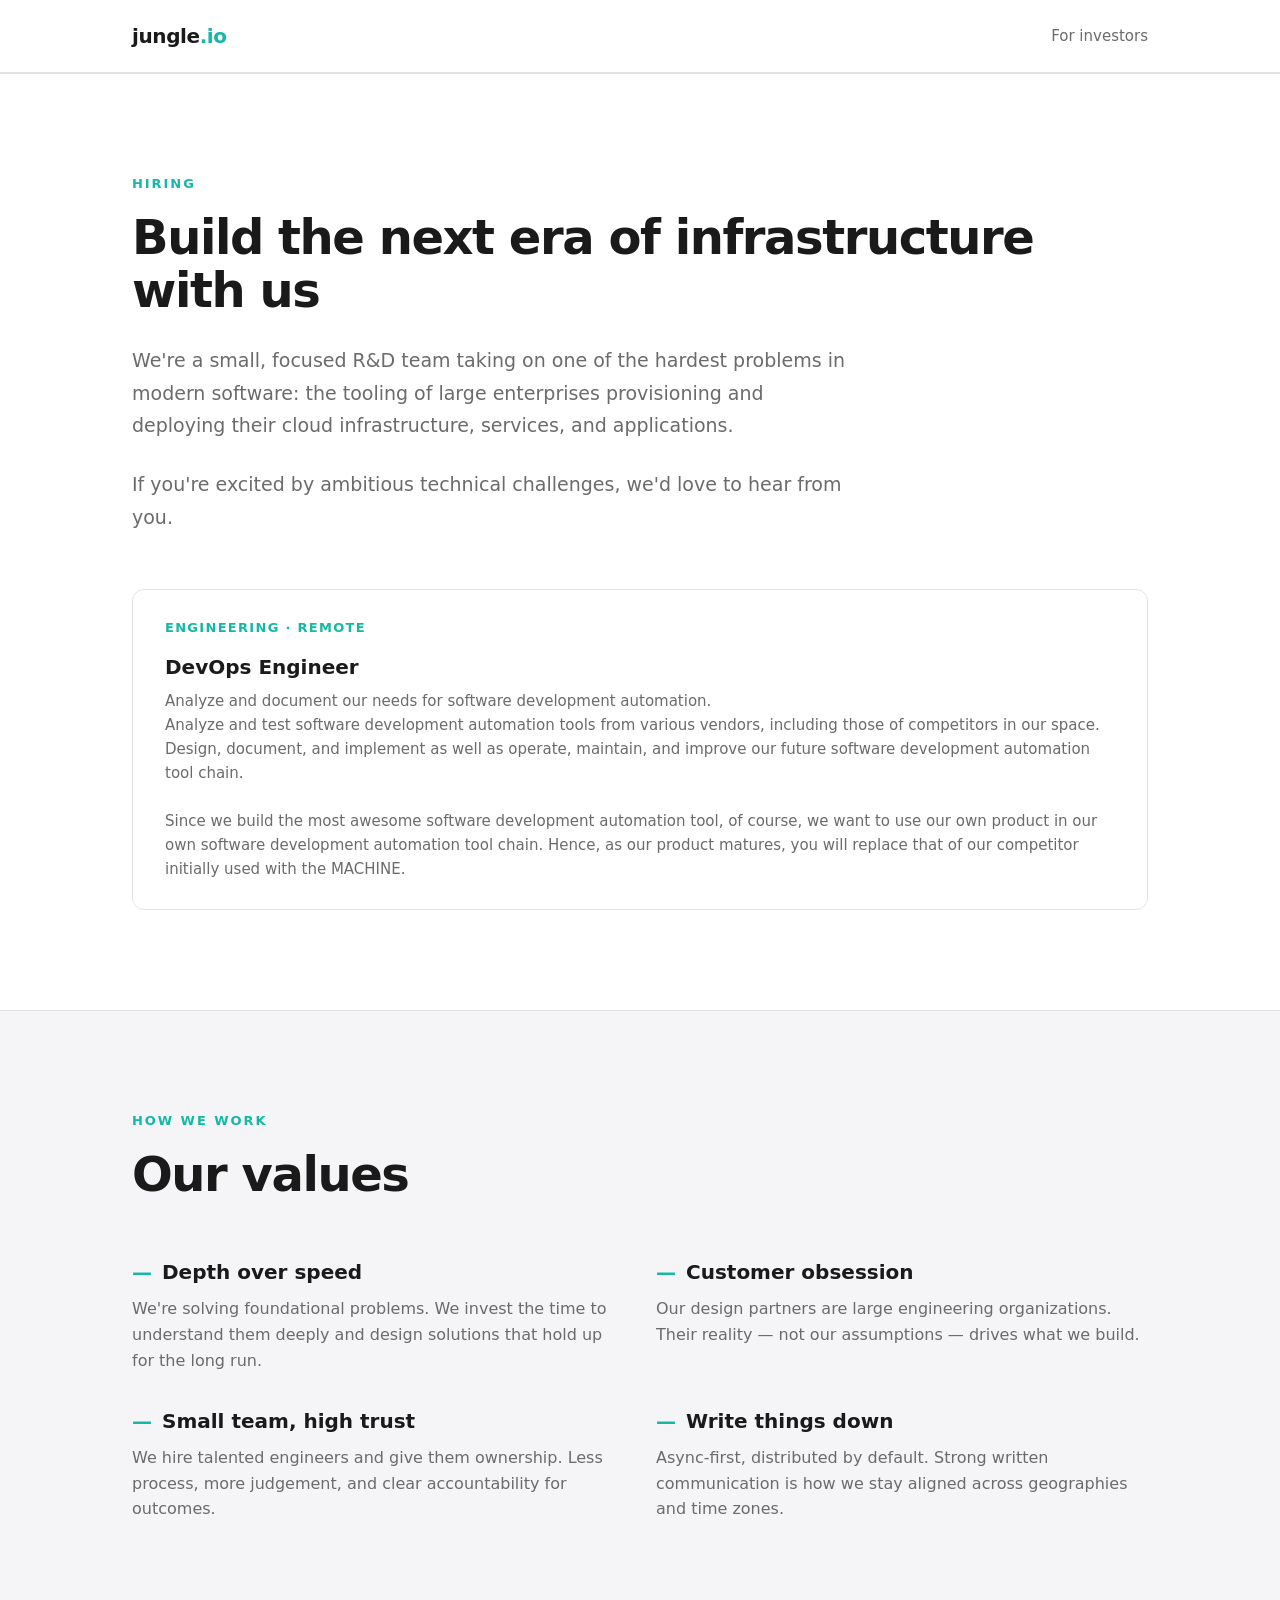
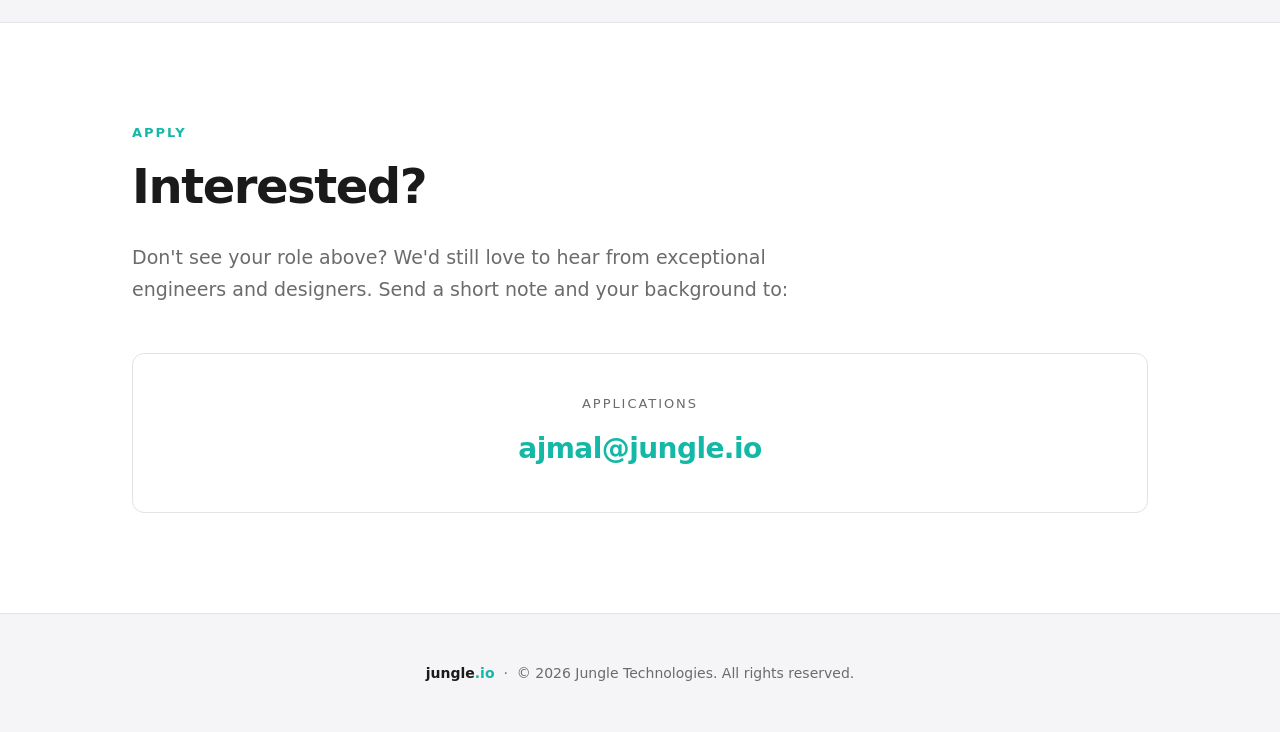
==== hiring.html @ 98def836 "initial" ====
<!DOCTYPE html>
<html lang="en">
<head>
  <meta charset="UTF-8" />
  <meta name="viewport" content="width=device-width, initial-scale=1.0" />
  <title>Hiring — jungle.io</title>
  <meta name="description" content="Open roles, values, and how to apply at jungle.io." />
  <link rel="stylesheet" href="styles.css" />
</head>
<body>

  <header class="site-header">
    <div class="container">
      <a href="index.html" class="brand">jungle<span class="dot">.io</span></a>
      <nav>
        <a href="investors.html">For investors</a>
      </nav>
    </div>
  </header>

  <!-- Open roles -->
  <section class="block">
    <div class="container reveal">
      <div class="section-label">Hiring</div>
      <h2 class="section-title">Build the next era of infrastructure with us</h2>
      <p class="section-lead">
        We're a small, focused R&amp;D team taking on one of the hardest problems in
        modern software: the tooling of large enterprises provisioning and deploying their
        cloud infrastructure, services, and applications. 
      </p>
      <p>&nbsp;</p>
      <p class="section-lead">
        If you're excited by ambitious technical challenges, we'd love to hear from you.
      </p>

      <div class="roles">
        <div class="role-item">
          <div class="meta">Engineering · Remote</div>
          <h3>DevOps Engineer</h3>
          <p>Analyze and document our needs for software development automation.</p>
          <p>Analyze and test software development automation tools from various vendors, including those of competitors in our space.</p>
          <p>Design, document, and implement as well as operate, maintain, and improve our future software development automation tool chain.</p>
          <p>&nbsp;</p>
          <p>Since we build the most awesome software development automation tool, of course, we want to use our own product in our own software development automation tool chain. Hence, as our product matures, you will replace that of our competitor initially used with the MACHINE.</p>
        </div>
      </div>
    </div>
  </section>

  <!-- Values -->
  <section class="block alt">
    <div class="container reveal">
      <div class="section-label">How we work</div>
      <h2 class="section-title">Our values</h2>

      <div class="values">
        <div class="value-item">
          <h3>Depth over speed</h3>
          <p>We're solving foundational problems. We invest the time to understand them deeply and design solutions that hold up for the long run.</p>
        </div>
        <div class="value-item">
          <h3>Customer obsession</h3>
          <p>Our design partners are large engineering organizations. Their reality — not our assumptions — drives what we build.</p>
        </div>
        <div class="value-item">
          <h3>Small team, high trust</h3>
          <p>We hire talented engineers and give them ownership. Less process, more judgement, and clear accountability for outcomes.</p>
        </div>
        <div class="value-item">
          <h3>Write things down</h3>
          <p>Async-first, distributed by default. Strong written communication is how we stay aligned across geographies and time zones.</p>
        </div>
      </div>
    </div>
  </section>

  <!-- Contact -->
  <section class="block">
    <div class="container reveal">
      <div class="section-label">Apply</div>
      <h2 class="section-title">Interested?</h2>
      <p class="section-lead">
        Don't see your role above? We'd still love to hear from exceptional engineers
        and designers. Send a short note and your background to:
      </p>
      <div class="contact-box">
        <div class="label">Applications</div>
        <a href="mailto:ajmal@jungle.io">ajmal@jungle.io</a>
      </div>
    </div>
  </section>

  <footer>
    <div class="container">
      <span class="brand">jungle<span class="dot">.io</span></span> &nbsp;·&nbsp;
      &copy; 2026 Jungle Technologies. All rights reserved.
    </div>
  </footer>

  <script>
    const observer = new IntersectionObserver((entries) => {
      entries.forEach(e => { if (e.isIntersecting) e.target.classList.add('visible'); });
    }, { threshold: 0.15 });
    document.querySelectorAll('.reveal').forEach(el => observer.observe(el));
  </script>
</body>
</html>
---- styles.css ----
:root {
  --bg: #f5f5f7;
  --bg-alt: #ffffff;
  --bg-dark: #1c1c1e;
  --text: #1a1a1a;
  --text-muted: #6b6b6b;
  --border: #e3e3e6;
  --accent: #14b8a6;
  --accent-hover: #0d9488;
  --shadow: 0 1px 3px rgba(0,0,0,0.04), 0 8px 24px rgba(0,0,0,0.06);
}

* { box-sizing: border-box; margin: 0; padding: 0; }

html { scroll-behavior: smooth; }

body {
  font-family: "Segoe UI", system-ui, -apple-system, "Helvetica Neue", Arial, sans-serif;
  font-size: 17px;
  line-height: 1.6;
  color: var(--text);
  background: var(--bg);
  -webkit-font-smoothing: antialiased;
}

a { color: var(--accent); text-decoration: none; transition: color 0.2s ease; }
a:hover { color: var(--accent-hover); }

.container {
  max-width: 1080px;
  margin: 0 auto;
  padding: 0 32px;
}

/* ---------- Site header (subpages) ---------- */
.site-header {
  border-bottom: 1px solid var(--border);
  background: var(--bg-alt);
  padding: 20px 0;
}
.site-header .container {
  display: flex;
  align-items: center;
  justify-content: space-between;
}
.site-header .brand {
  font-weight: 600;
  font-size: 20px;
  color: var(--text);
  letter-spacing: -0.02em;
}
.site-header .brand .dot { color: var(--accent); }
.site-header nav a {
  margin-left: 28px;
  color: var(--text-muted);
  font-size: 15px;
  font-weight: 500;
}
.site-header nav a:hover { color: var(--accent); }

/* ---------- Hero ---------- */
.hero {
  min-height: 100vh;
  display: flex;
  flex-direction: column;
  justify-content: center;
  align-items: center;
  text-align: center;
  padding: 80px 32px;
  position: relative;
  overflow: hidden;
}

.hero::before {
  content: "";
  position: absolute;
  inset: 0;
  background:
    radial-gradient(circle at 20% 30%, rgba(20,184,166,0.08), transparent 50%),
    radial-gradient(circle at 80% 70%, rgba(20,184,166,0.06), transparent 50%);
  animation: drift 20s ease-in-out infinite alternate;
  z-index: 0;
}

@keyframes drift {
  from { transform: translate(0, 0) scale(1); }
  to   { transform: translate(-30px, 20px) scale(1.05); }
}

.hero > * { position: relative; z-index: 1; }

.hero h1 {
  font-size: clamp(56px, 10vw, 120px);
  font-weight: 700;
  letter-spacing: -0.04em;
  line-height: 1;
  color: var(--text);
  opacity: 0;
  transform: translateY(20px);
  animation: rise 0.9s ease 0.1s forwards;
}
.hero h1 .accent { color: var(--accent); }

.hero .tagline {
  margin-top: 28px;
  font-size: clamp(20px, 2.4vw, 26px);
  color: var(--text-muted);
  font-weight: 400;
  max-width: 720px;
  opacity: 0;
  transform: translateY(20px);
  animation: rise 0.9s ease 0.35s forwards;
}

.hero .cta-row {
  margin-top: 56px;
  display: flex;
  gap: 16px;
  flex-wrap: wrap;
  justify-content: center;
  opacity: 0;
  transform: translateY(20px);
  animation: rise 0.9s ease 0.6s forwards;
}

@keyframes rise {
  to { opacity: 1; transform: translateY(0); }
}

.btn {
  display: inline-block;
  padding: 16px 32px;
  font-size: 16px;
  font-weight: 600;
  border-radius: 8px;
  transition: all 0.25s ease;
  border: 1px solid transparent;
  cursor: pointer;
}
.btn-primary {
  background: var(--accent);
  color: white;
}
.btn-primary:hover {
  background: var(--accent-hover);
  color: white;
  transform: translateY(-2px);
  box-shadow: 0 10px 20px rgba(20,184,166,0.25);
}
.btn-secondary {
  background: transparent;
  color: var(--text);
  border-color: var(--border);
}
.btn-secondary:hover {
  border-color: var(--accent);
  color: var(--accent);
  transform: translateY(-2px);
}

/* ---------- Section ---------- */
section.block {
  padding: 100px 0;
  background: var(--bg-alt);
  border-top: 1px solid var(--border);
}
section.block.alt {
  background: var(--bg);
}

.section-label {
  font-size: 13px;
  font-weight: 600;
  text-transform: uppercase;
  letter-spacing: 0.15em;
  color: var(--accent);
  margin-bottom: 16px;
}
.section-title {
  font-size: clamp(32px, 5vw, 48px);
  font-weight: 700;
  letter-spacing: -0.03em;
  line-height: 1.1;
  margin-bottom: 28px;
}
.section-lead {
  font-size: 19px;
  color: var(--text-muted);
  max-width: 720px;
  line-height: 1.7;
}

/* ---------- Founders ---------- */
.founders {
  display: grid;
  grid-template-columns: repeat(3, 1fr);
  gap: 24px;
  margin-top: 56px;
}
.founder-card {
  background: var(--bg-alt);
  border: 1px solid var(--border);
  border-radius: 12px;
  padding: 32px;
  transition: all 0.3s ease;
}
section.block.alt .founder-card { background: var(--bg-alt); }
.founder-card:hover {
  transform: translateY(-4px);
  box-shadow: var(--shadow);
  border-color: var(--accent);
}
.founder-card .avatar {
  width: 56px;
  height: 56px;
  border-radius: 50%;
  background: linear-gradient(135deg, var(--accent), var(--accent-hover));
  display: flex;
  align-items: center;
  justify-content: center;
  color: white;
  font-weight: 600;
  font-size: 20px;
  margin-bottom: 20px;
}
.founder-card h3 {
  font-size: 22px;
  font-weight: 600;
  letter-spacing: -0.01em;
  margin-bottom: 4px;
}
.founder-card .role {
  font-size: 14px;
  color: var(--text-muted);
  margin-bottom: 20px;
}
.founder-card .contacts {
  list-style: none;
  display: flex;
  flex-direction: column;
  gap: 10px;
}
.founder-card .contacts li {
  display: flex;
  align-items: center;
  gap: 10px;
  font-size: 14px;
  color: var(--text-muted);
}
.founder-card .contacts a { color: var(--text); }
.founder-card .contacts a:hover { color: var(--accent); }
.founder-card .icon {
  display: inline-block;
  width: 16px;
  height: 16px;
  flex-shrink: 0;
  color: var(--accent);
}

/* ---------- Features list ---------- */
.features {
  margin-top: 40px;
  display: grid;
  gap: 16px;
}
.feature-item {
  background: var(--bg);
  border-left: 3px solid var(--accent);
  padding: 22px 26px;
  border-radius: 0 8px 8px 0;
  transition: all 0.3s ease;
}
.feature-item:hover {
  transform: translateX(4px);
  background: var(--bg);
  box-shadow: var(--shadow);
}
.feature-item h3 {
  font-size: 18px;
  font-weight: 600;
  margin-bottom: 6px;
  letter-spacing: -0.01em;
}
.feature-item p {
  color: var(--text-muted);
  font-size: 15px;
  line-height: 1.6;
}

/* ---------- Roles list ---------- */
.roles {
  margin-top: 56px;
  display: grid;
  gap: 16px;
}
.role-item {
  background: var(--bg-alt);
  border: 1px solid var(--border);
  border-radius: 12px;
  padding: 28px 32px;
  transition: all 0.3s ease;
}
.role-item:hover {
  border-color: var(--accent);
  transform: translateX(4px);
}
.role-item h3 {
  font-size: 20px;
  font-weight: 600;
  margin-bottom: 6px;
}
.role-item .meta {
  font-size: 13px;
  color: var(--accent);
  text-transform: uppercase;
  letter-spacing: 0.1em;
  font-weight: 600;
  margin-bottom: 12px;
}
.role-item p {
  color: var(--text-muted);
  font-size: 15px;
}

/* ---------- Values ---------- */
.values {
  margin-top: 56px;
  display: grid;
  grid-template-columns: repeat(2, 1fr);
  gap: 32px;
}
.value-item h3 {
  font-size: 20px;
  font-weight: 600;
  margin-bottom: 8px;
}
.value-item h3::before {
  content: "—";
  color: var(--accent);
  margin-right: 10px;
}
.value-item p {
  color: var(--text-muted);
  font-size: 16px;
}

/* ---------- Contact box ---------- */
.contact-box {
  margin-top: 48px;
  padding: 40px;
  background: var(--bg-alt);
  border: 1px solid var(--border);
  border-radius: 12px;
  text-align: center;
}
section.block.alt .contact-box { background: var(--bg); }
.contact-box .label {
  font-size: 13px;
  text-transform: uppercase;
  letter-spacing: 0.15em;
  color: var(--text-muted);
  margin-bottom: 12px;
}
.contact-box a {
  font-size: 28px;
  font-weight: 600;
  letter-spacing: -0.02em;
}

/* ---------- Footer ---------- */
footer {
  padding: 48px 0;
  background: var(--bg);
  border-top: 1px solid var(--border);
  text-align: center;
  color: var(--text-muted);
  font-size: 14px;
}
footer .brand { color: var(--text); font-weight: 600; }
footer .dot { color: var(--accent); }

/* ---------- Reveal on scroll ---------- */
.reveal {
  opacity: 0;
  transform: translateY(24px);
  transition: opacity 0.7s ease, transform 0.7s ease;
}
.reveal.visible {
  opacity: 1;
  transform: translateY(0);
}

/* ---------- Responsive ---------- */
@media (max-width: 820px) {
  .founders { grid-template-columns: 1fr; }
  .values { grid-template-columns: 1fr; }
  .container { padding: 0 24px; }
  section.block { padding: 72px 0; }
  .site-header nav a { margin-left: 16px; }
}
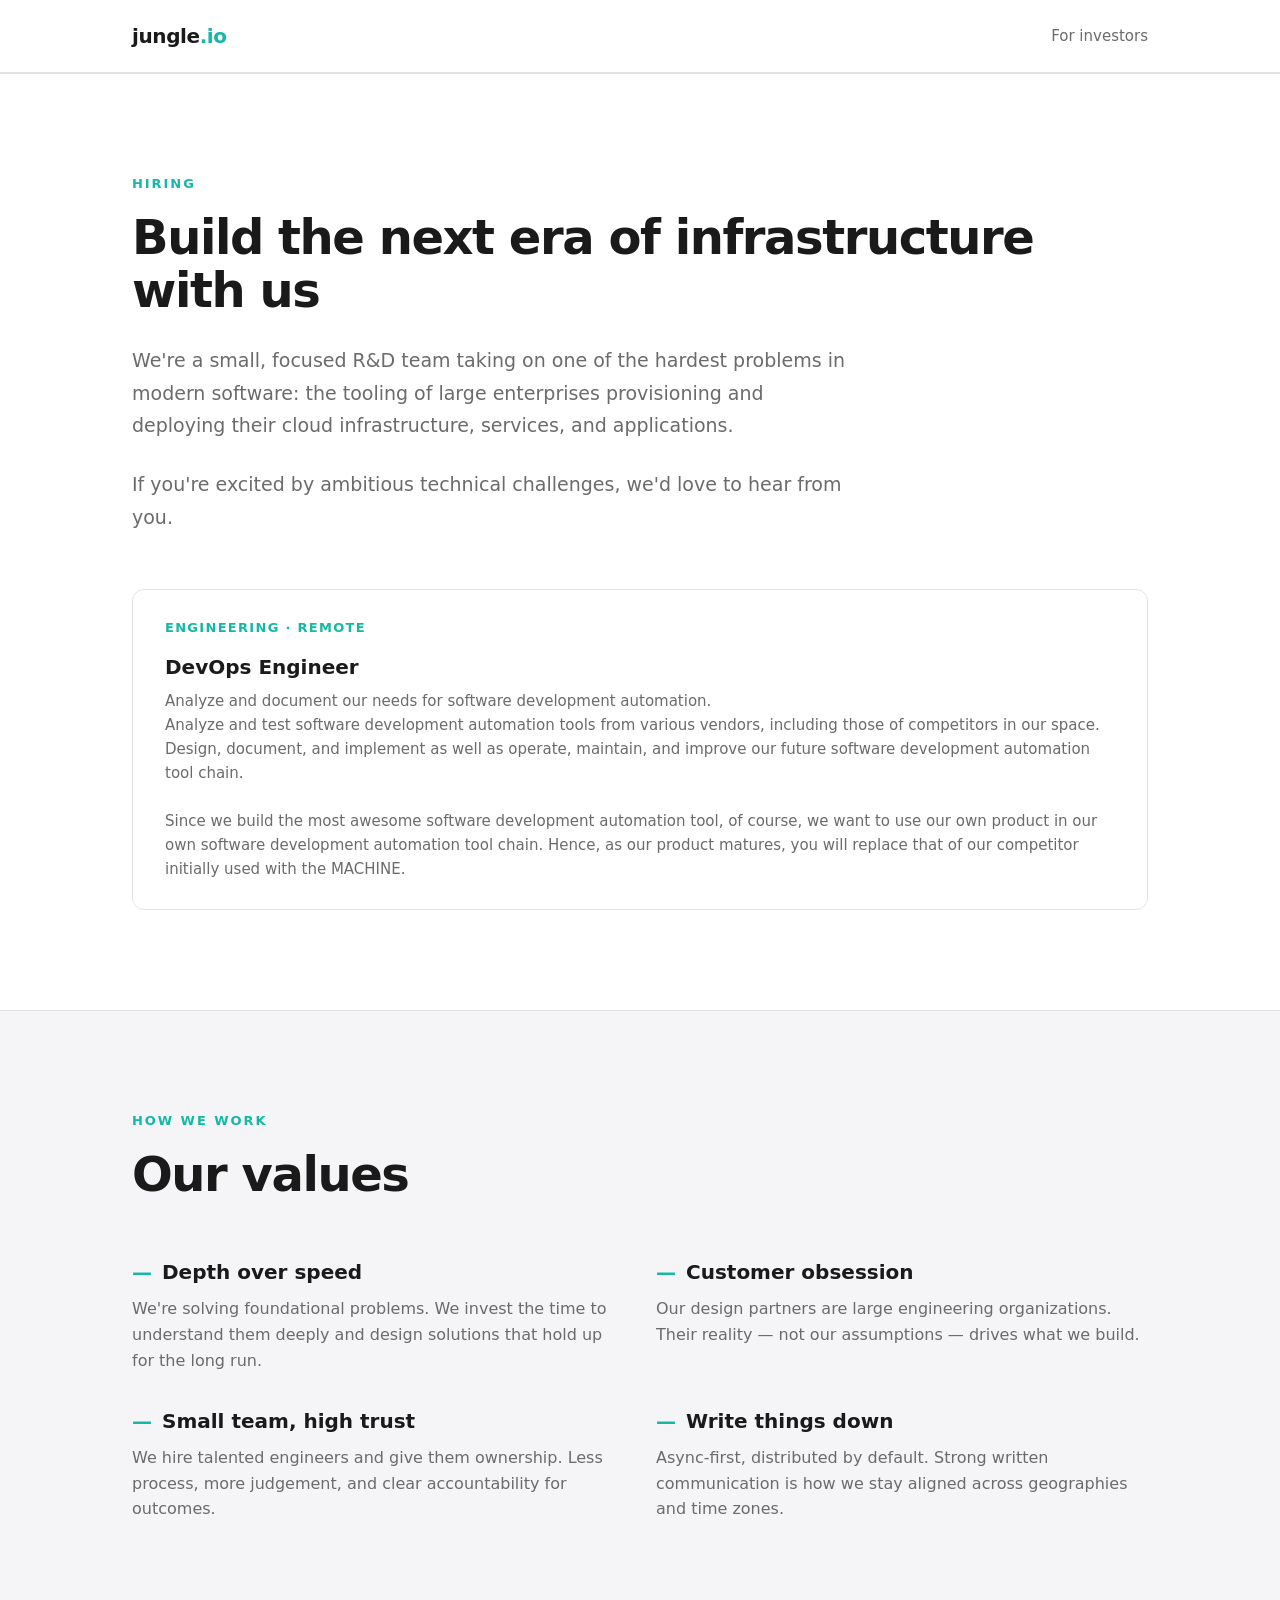
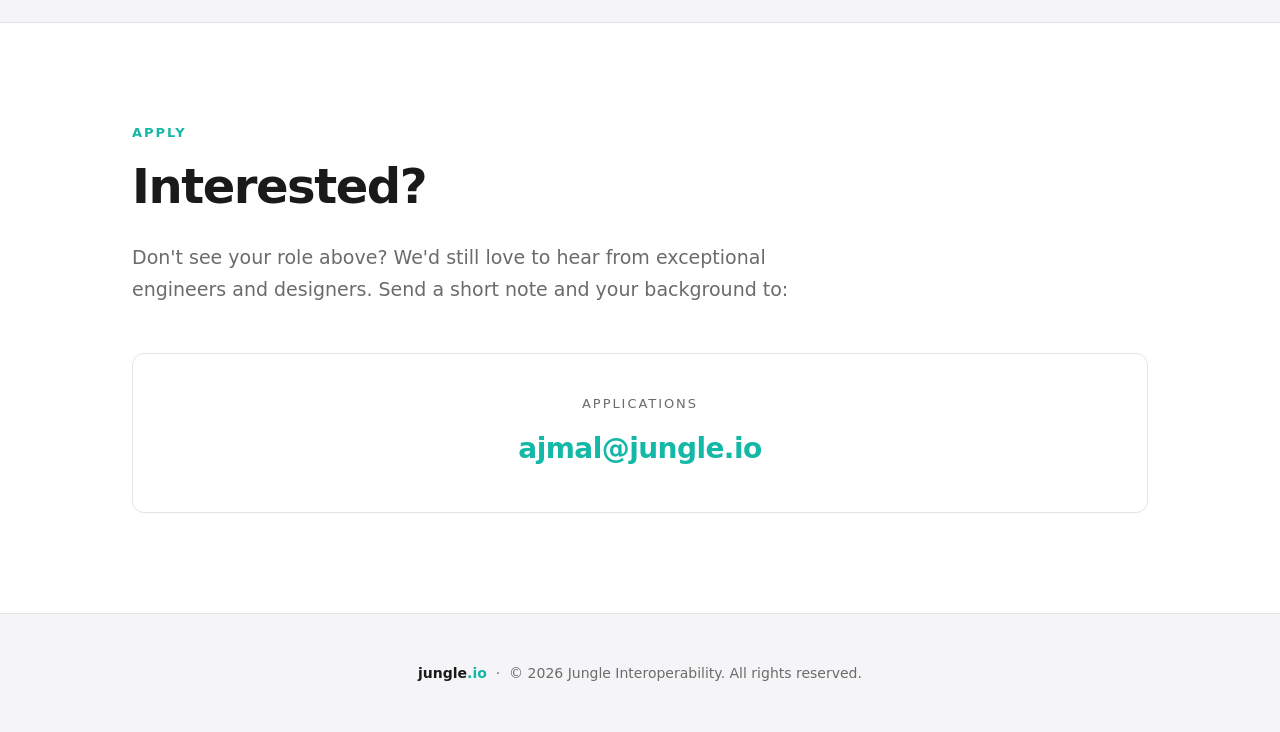
==== commit 56500855: "name change" ====
--- a/hiring.html
+++ b/hiring.html
@@ -93,7 +93,7 @@
   <footer>
     <div class="container">
       <span class="brand">jungle<span class="dot">.io</span></span> &nbsp;·&nbsp;
-      &copy; 2026 Jungle Technologies. All rights reserved.
+      &copy; 2026 Jungle Interoperability. All rights reserved.
     </div>
   </footer>
 
